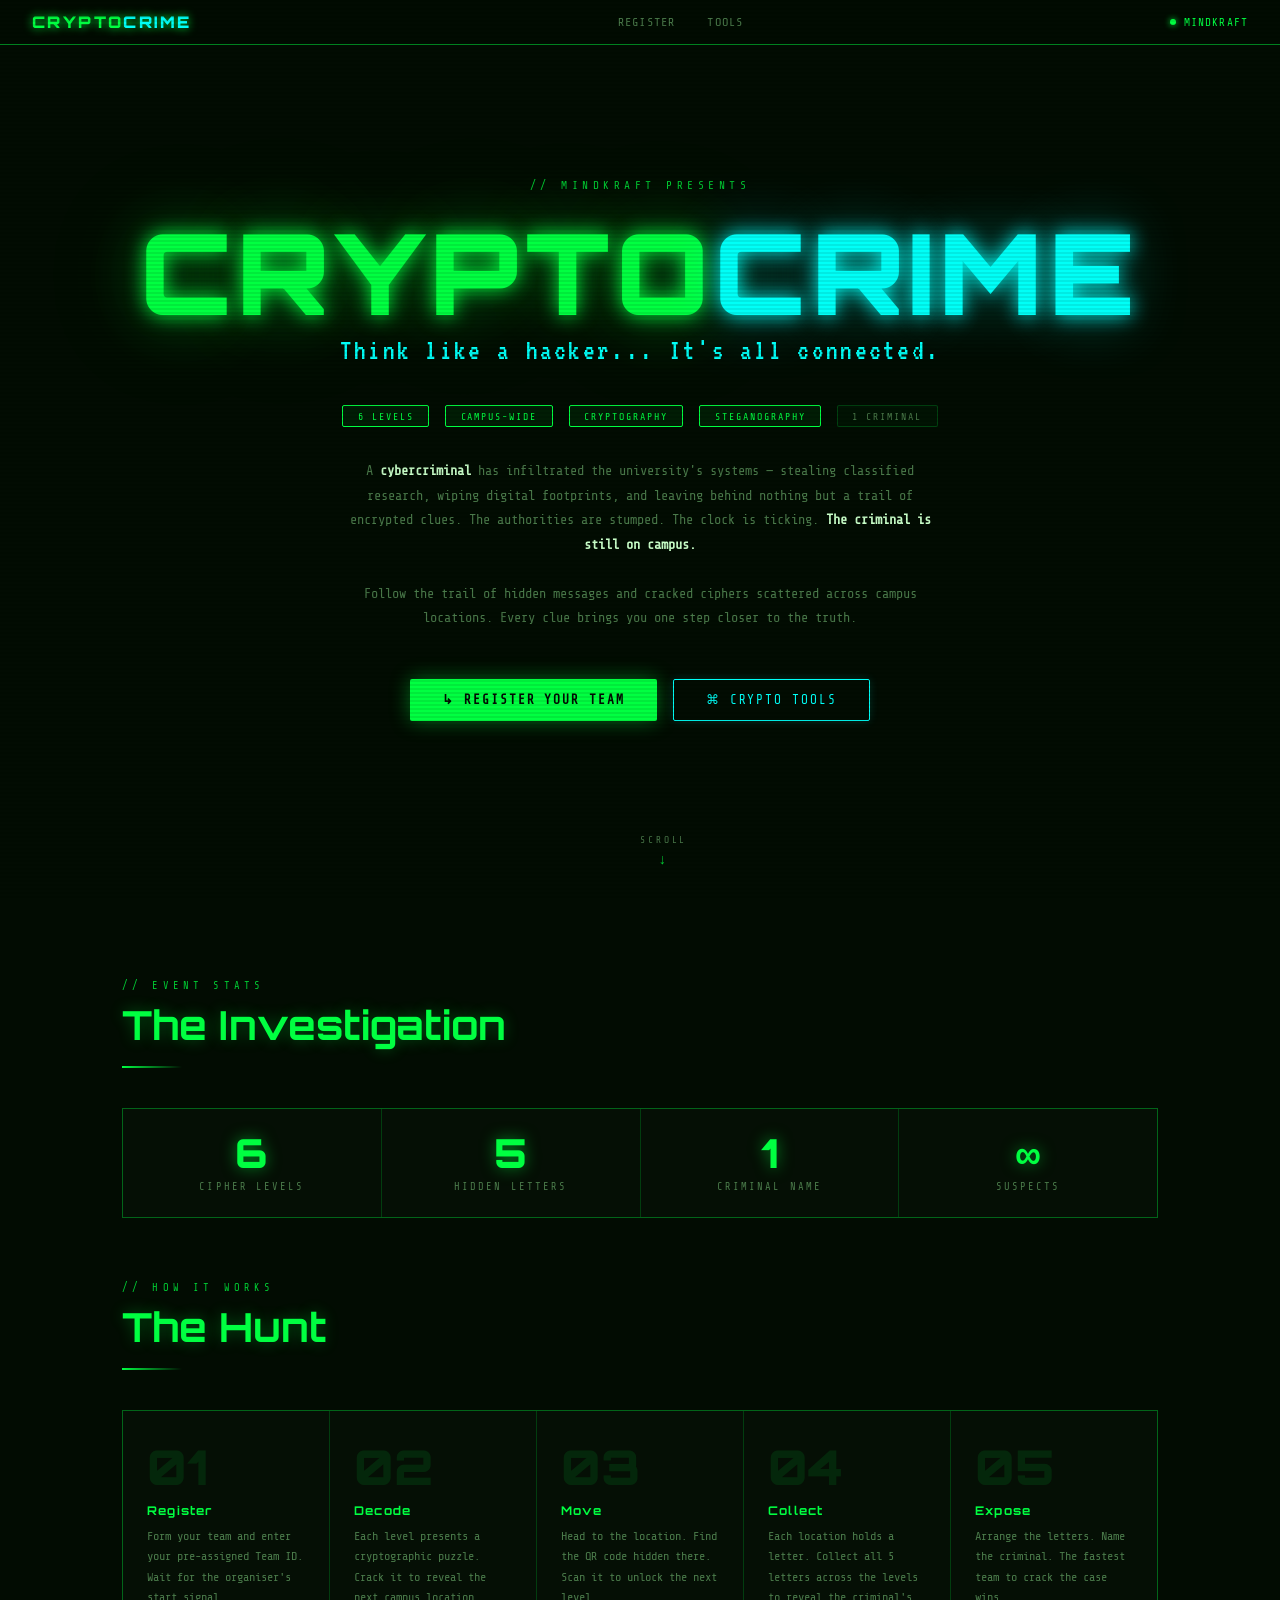
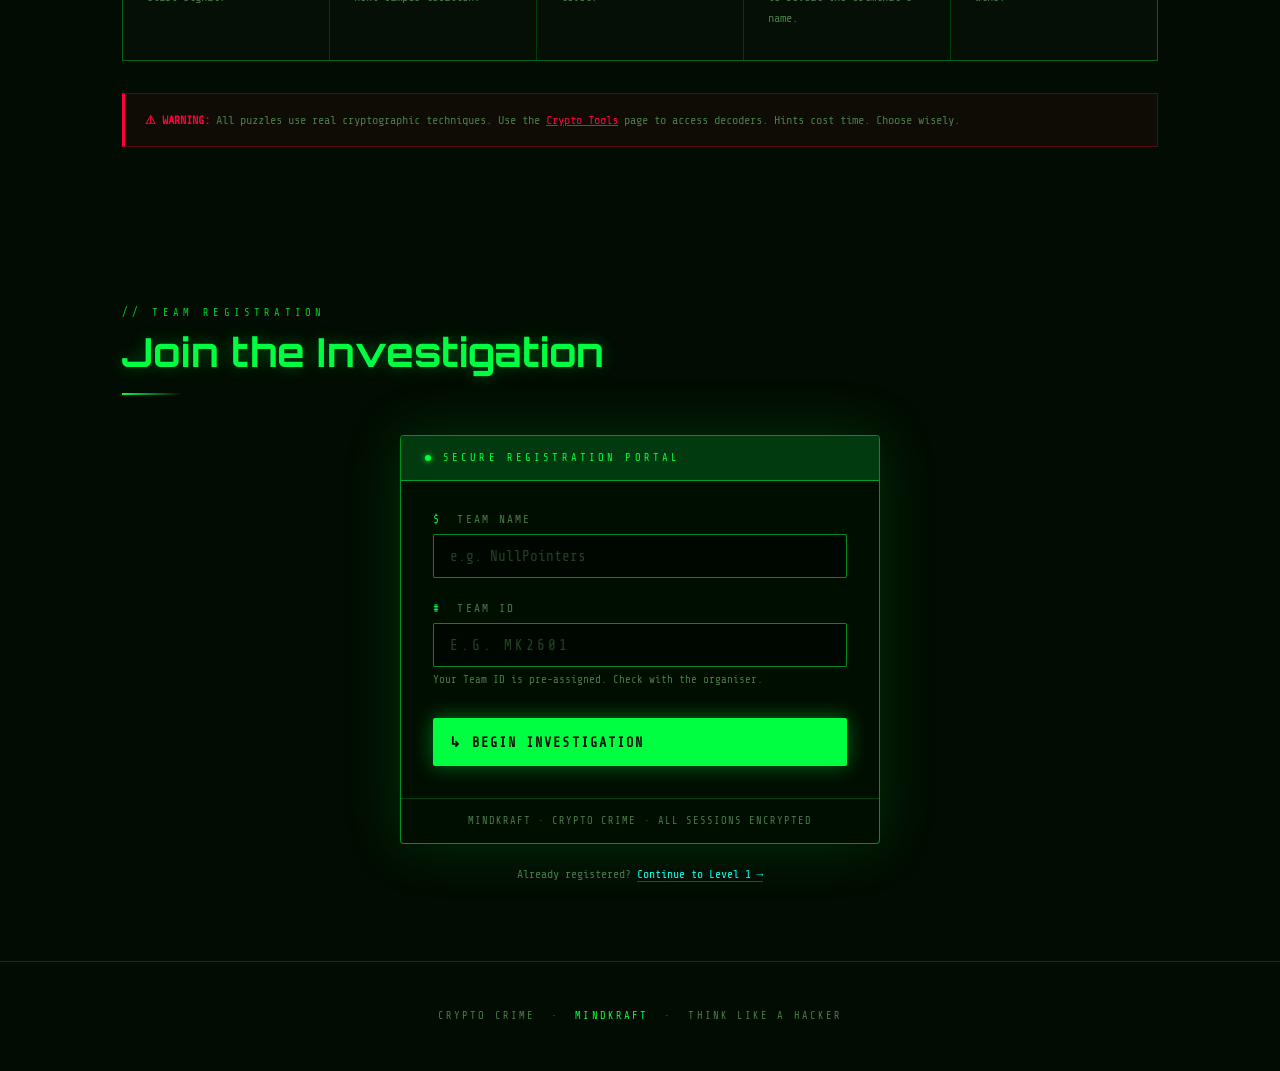
==== index.html @ 1a8e79df "Initial commit - CryptoCrime 2.0 Level1" ====
<!DOCTYPE html>
<html lang="en">
<head>
  <meta charset="UTF-8"/>
  <meta name="viewport" content="width=device-width, initial-scale=1.0"/>
  <title>Crypto Crime — Mindkraft</title>
  <link rel="stylesheet" href="style.css"/>
  <style>
    .hero-badges { display:flex;gap:1rem;flex-wrap:wrap;justify-content:center;margin-bottom:2rem;animation:fadeUp 0.6s ease 0.15s both; }
    .badge { font-size:0.62rem;letter-spacing:0.2em;text-transform:uppercase;padding:0.3rem 0.9rem;border-radius:2px;border:1px solid var(--border);color:var(--text-dim);background:rgba(0,255,65,0.03); }
    .badge.active { border-color:var(--green);color:var(--green);background:rgba(0,255,65,0.07); }
    .scroll-indicator { position:absolute;bottom:2rem;left:50%;transform:translateX(-50%);display:flex;flex-direction:column;align-items:center;gap:0.4rem;font-size:0.6rem;letter-spacing:0.3em;color:var(--text-dim);animation:fadeUp 1s ease 1s both; }
    .scroll-arrow { animation:bounce 1.5s infinite;font-size:0.9rem;color:var(--green-dim); }
    @keyframes bounce{0%,100%{transform:translateY(0)}50%{transform:translateY(5px)}}
    .how-grid { display:grid;grid-template-columns:repeat(auto-fit,minmax(200px,1fr));gap:1px;background:var(--border);border:1px solid var(--border);margin-bottom:1rem; }
    .how-item { background:var(--bg2);padding:2rem 1.5rem;transition:background 0.2s; }
    .how-item:hover { background:var(--green-dark); }
    .how-num { font-family:var(--font-display);font-size:3rem;font-weight:900;color:rgba(0,255,65,0.1);line-height:1;margin-bottom:0.75rem; }
    .how-title { font-family:var(--font-display);font-size:0.75rem;color:var(--green);font-weight:700;letter-spacing:0.1em;margin-bottom:0.5rem; }
    .how-desc { font-size:0.75rem;color:var(--text-dim);line-height:1.7; }
    .warning-box { background:rgba(255,0,60,0.05);border:1px solid rgba(255,0,60,0.3);border-left:3px solid var(--red);padding:1rem 1.25rem;font-size:0.75rem;color:var(--text-dim);line-height:1.7;margin-top:2rem; }
    .warning-box strong { color:var(--red); }
    .already-registered { text-align:center;margin-top:1.5rem;font-size:0.72rem;color:var(--text-dim); }
    .already-registered a { color:var(--cyan);text-decoration:none;border-bottom:1px solid rgba(0,255,247,0.3); }
  </style>
</head>
<body>

<nav class="navbar">
  <a href="index.html" class="nav-logo">CRYPTO<span>CRIME</span></a>
  <div class="nav-links">
    <a href="#register">Register</a>
    <a href="tools.html">Tools</a>
  </div>
  <div class="nav-status">
    <div class="status-dot"></div>
    MINDKRAFT
  </div>
</nav>

<!-- HERO -->
<section class="hero page">
  <p class="hero-eyebrow">// MINDKRAFT PRESENTS</p>
  <h1 class="hero-title">CRYPTO<span>CRIME</span></h1>
  <p class="hero-sub">Think like a hacker... It's all connected.</p>
  <div class="hero-badges">
    <span class="badge active">6 Levels</span>
    <span class="badge active">Campus-wide</span>
    <span class="badge active">Cryptography</span>
    <span class="badge active">Steganography</span>
    <span class="badge">1 Criminal</span>
  </div>
  <p class="hero-desc">
    A <strong>cybercriminal</strong> has infiltrated the university's systems — stealing classified research,
    wiping digital footprints, and leaving behind nothing but a trail of encrypted clues.
    The authorities are stumped. The clock is ticking. <strong>The criminal is still on campus.</strong>
    <br/><br/>
    Follow the trail of hidden messages and cracked ciphers scattered across campus locations.
    Every clue brings you one step closer to the truth.
  </p>
  <div class="btn-group">
    <a href="#register" class="btn btn-primary">↳ Register Your Team</a>
    <a href="tools.html" class="btn btn-outline">⌘ Crypto Tools</a>
  </div>
  <div class="scroll-indicator">
    <span>SCROLL</span><span class="scroll-arrow">↓</span>
  </div>
</section>

<!-- STATS -->
<section class="section">
  <p class="section-label">// Event Stats</p>
  <h2 class="section-title">The Investigation</h2>
  <div class="section-divider"></div>
  <div class="stat-grid">
    <div class="stat-item"><div class="stat-number">6</div><div class="stat-label">Cipher Levels</div></div>
    <div class="stat-item"><div class="stat-number">5</div><div class="stat-label">Hidden Letters</div></div>
    <div class="stat-item"><div class="stat-number">1</div><div class="stat-label">Criminal Name</div></div>
    <div class="stat-item"><div class="stat-number">∞</div><div class="stat-label">Suspects</div></div>
  </div>

  <p class="section-label">// How It Works</p>
  <h2 class="section-title">The Hunt</h2>
  <div class="section-divider"></div>
  <div class="how-grid">
    <div class="how-item"><div class="how-num">01</div><div class="how-title">Register</div><div class="how-desc">Form your team and enter your pre-assigned Team ID. Wait for the organiser's start signal.</div></div>
    <div class="how-item"><div class="how-num">02</div><div class="how-title">Decode</div><div class="how-desc">Each level presents a cryptographic puzzle. Crack it to reveal the next campus location.</div></div>
    <div class="how-item"><div class="how-num">03</div><div class="how-title">Move</div><div class="how-desc">Head to the location. Find the QR code hidden there. Scan it to unlock the next level.</div></div>
    <div class="how-item"><div class="how-num">04</div><div class="how-title">Collect</div><div class="how-desc">Each location holds a letter. Collect all 5 letters across the levels to reveal the criminal's name.</div></div>
    <div class="how-item"><div class="how-num">05</div><div class="how-title">Expose</div><div class="how-desc">Arrange the letters. Name the criminal. The fastest team to crack the case wins.</div></div>
  </div>
  <div class="warning-box">
    <strong>⚠ WARNING:</strong> All puzzles use real cryptographic techniques.
    Use the <a href="tools.html" style="color:var(--red)">Crypto Tools</a> page to access decoders.
    Hints cost time. Choose wisely.
  </div>
</section>

<!-- REGISTER -->
<section class="section" id="register">
  <p class="section-label">// Team Registration</p>
  <h2 class="section-title">Join the Investigation</h2>
  <div class="section-divider"></div>

  <div class="register-wrap" style="padding:0;min-height:auto;">
    <div class="register-card">
      <div class="register-card-header">
        <div class="status-dot"></div>
        <span>Secure Registration Portal</span>
      </div>

      <div class="register-card-body" id="formBody">
        <div class="form-group">
          <label class="form-label"><span>$</span> Team Name</label>
          <input type="text" class="form-input" id="teamName"
            placeholder="e.g. NullPointers" maxlength="30" autocomplete="off"/>
          <div class="form-error" id="nameError">Team name is required.</div>
        </div>
        <div class="form-group">
          <label class="form-label"><span>#</span> Team ID</label>
          <input type="text" class="form-input" id="teamId"
            placeholder="e.g. MK2601" maxlength="8" autocomplete="off"
            style="text-transform:uppercase;letter-spacing:0.2em;"/>
          <div class="form-hint">Your Team ID is pre-assigned. Check with the organiser.</div>
          <div class="form-error" id="idError">Invalid Team ID.</div>
        </div>
        <button class="btn btn-primary form-submit" id="registerBtn" onclick="handleRegister()">
          ↳ Begin Investigation
        </button>
      </div>

      <div class="success-screen" id="successScreen">
        <div class="success-icon">🔓</div>
        <div class="success-title">ACCESS GRANTED</div>
        <div class="success-id" id="successId"></div>
        <div class="success-desc">
          Your team has been registered successfully.<br/>
          Head to <strong>ECE Gallery Hall</strong> for the event briefing.<br/>
          The investigation begins on the organiser's signal.
        </div>
        <br/>
        <div class="btn-group" style="justify-content:center;">
          <a href="level1.html?token=ROT1X" class="btn btn-primary" style="margin-top:0.5rem;">↳ Begin Level 1</a>
          <a href="tools.html" class="btn btn-outline" style="margin-top:0.5rem;">⌘ Study the Tools</a>
        </div>
      </div>

      <div class="register-footer">
        MINDKRAFT · CRYPTO CRIME · ALL SESSIONS ENCRYPTED
      </div>
    </div>
  </div>

  <div class="already-registered">
    Already registered? <a href="level1.html?token=ROT1X">Continue to Level 1 →</a>
  </div>
</section>

<footer class="footer">
  CRYPTO CRIME &nbsp;·&nbsp; <span>MINDKRAFT</span> &nbsp;·&nbsp; THINK LIKE A HACKER
</footer>

<script src="shared.js"></script>
<script>
  startBinaryRain(0.07);

  async function handleRegister() {
    const nameInput = document.getElementById("teamName");
    const idInput   = document.getElementById("teamId");
    const nameErr   = document.getElementById("nameError");
    const idErr     = document.getElementById("idError");
    const btn       = document.getElementById("registerBtn");

    // Reset
    nameInput.classList.remove("error"); nameErr.style.display = "none";
    idInput.classList.remove("error");   idErr.style.display   = "none";

    const name = nameInput.value.trim();
    const id   = idInput.value.trim().toUpperCase();
    let valid  = true;

    if (!name) {
      nameInput.classList.add("error"); nameErr.style.display = "block"; valid = false;
    }
    if (!VALID_TEAM_IDS.includes(id)) {
      idInput.classList.add("error");
      idErr.textContent   = "Invalid Team ID. Check with your organiser.";
      idErr.style.display = "block";
      valid = false;
    }

    if (!valid) return;

    // Check if this ID already registered in localStorage
    const existing = localStorage.getItem("teamId");
    if (existing && existing !== id) {
      idInput.classList.add("error");
      idErr.textContent   = "This device already registered a different team.";
      idErr.style.display = "block";
      return;
    }

    btn.innerHTML = '<span class="spinner"></span> Registering...';
    btn.disabled  = true;

    // Save to localStorage
    localStorage.setItem("teamId",   id);
    localStorage.setItem("teamName", name);
    localStorage.setItem("currentLevel", "1");
    localStorage.setItem("collectedLetters", "[]");
    localStorage.setItem("teamStartTime", String(Date.now()));

    // Log to Google Sheets
    await logToSheet({
      teamId:   id,
      teamName: name,
      level:    0,
      letter:   "-",
      action:   "registered"
    });

    showSuccess(id, name);
  }

  function showSuccess(id, name) {
    document.getElementById("formBody").style.display = "none";
    document.getElementById("successScreen").classList.add("show");
    document.getElementById("successId").textContent  = id + " · " + name;
  }

  // Restore session
  window.addEventListener("DOMContentLoaded", () => {
    const id   = localStorage.getItem("teamId");
    const name = localStorage.getItem("teamName");
    if (id && name) showSuccess(id, name);
  });
</script>
</body>
</html>
---- style.css ----
@import url('https://fonts.googleapis.com/css2?family=Share+Tech+Mono&family=Orbitron:wght@400;700;900&family=VT323&display=swap');

:root {
  --bg: #020c02;
  --bg2: #050f05;
  --green: #00ff41;
  --green-dim: #00cc33;
  --green-dark: #003a0e;
  --green-glow: rgba(0, 255, 65, 0.15);
  --cyan: #00fff7;
  --red: #ff003c;
  --yellow: #ffe600;
  --text: #c8ffc8;
  --text-dim: #4a7a4a;
  --border: #00ff4133;
  --border-bright: #00ff4188;
  --font-mono: 'Share Tech Mono', monospace;
  --font-display: 'Orbitron', monospace;
  --font-vt: 'VT323', monospace;
}

*, *::before, *::after { box-sizing: border-box; margin: 0; padding: 0; }
html { scroll-behavior: smooth; }

body {
  background: var(--bg);
  color: var(--text);
  font-family: var(--font-mono);
  min-height: 100vh;
  overflow-x: hidden;
}

body::before {
  content: '';
  position: fixed; inset: 0;
  background: repeating-linear-gradient(0deg, transparent, transparent 2px, rgba(0,0,0,0.08) 2px, rgba(0,0,0,0.08) 4px);
  pointer-events: none; z-index: 9999;
}

/* NAVBAR */
.navbar {
  position: fixed; top: 0; left: 0; right: 0; z-index: 1000;
  display: flex; align-items: center; justify-content: space-between;
  padding: 0.75rem 2rem;
  background: rgba(2,12,2,0.92);
  border-bottom: 1px solid var(--border-bright);
  backdrop-filter: blur(8px);
}
.nav-logo {
  font-family: var(--font-display); font-size: 1rem; font-weight: 900;
  color: var(--green); text-decoration: none; letter-spacing: 0.15em;
  text-shadow: 0 0 10px var(--green);
}
.nav-logo span { color: var(--cyan); }
.nav-links { display: flex; gap: 2rem; }
.nav-links a {
  color: var(--text-dim); text-decoration: none; font-size: 0.75rem;
  letter-spacing: 0.1em; text-transform: uppercase; transition: color 0.2s;
}
.nav-links a:hover { color: var(--green); text-shadow: 0 0 8px var(--green); }
.nav-status {
  font-size: 0.7rem; color: var(--green); letter-spacing: 0.1em;
  display: flex; align-items: center; gap: 0.5rem;
}
.status-dot {
  width: 6px; height: 6px; border-radius: 50%;
  background: var(--green); box-shadow: 0 0 6px var(--green);
  animation: blink 1.5s infinite;
}
@keyframes blink { 0%,100%{opacity:1} 50%{opacity:0.2} }

/* PAGE */
.page { position: relative; z-index: 1; padding-top: 4rem; min-height: 100vh; }

/* HERO */
.hero {
  display: flex; flex-direction: column; align-items: center;
  justify-content: center; min-height: 100vh;
  text-align: center; padding: 2rem; position: relative;
}
.hero-eyebrow {
  font-size: 0.7rem; letter-spacing: 0.4em; color: var(--green-dim);
  text-transform: uppercase; margin-bottom: 1.5rem;
  animation: fadeUp 0.6s ease both;
}
.hero-title {
  font-family: var(--font-display);
  font-size: clamp(3rem, 10vw, 7rem); font-weight: 900;
  line-height: 1; letter-spacing: 0.05em; color: var(--green);
  text-shadow: 0 0 20px var(--green), 0 0 60px rgba(0,255,65,0.4), 0 0 120px rgba(0,255,65,0.2);
  animation: fadeUp 0.6s ease 0.1s both, glitchLoop 8s infinite 2s;
  margin-bottom: 0.5rem;
}
.hero-title span { color: var(--cyan); text-shadow: 0 0 20px var(--cyan), 0 0 60px rgba(0,255,247,0.4); }
.hero-sub {
  font-family: var(--font-vt); font-size: clamp(1.2rem, 3vw, 1.8rem);
  color: var(--cyan); letter-spacing: 0.08em; margin-bottom: 2.5rem;
  animation: fadeUp 0.6s ease 0.2s both; opacity: 0.85;
}
.hero-desc {
  max-width: 600px; font-size: 0.85rem; line-height: 1.8;
  color: var(--text-dim); margin-bottom: 3rem;
  animation: fadeUp 0.6s ease 0.3s both;
}
.hero-desc strong { color: var(--text); }

/* TERMINAL BOX */
.terminal-box {
  background: rgba(0,20,0,0.7); border: 1px solid var(--border-bright);
  border-radius: 4px; padding: 1.5rem 2rem; position: relative;
  box-shadow: 0 0 30px var(--green-glow), inset 0 0 30px rgba(0,0,0,0.5);
}
.terminal-box::before {
  content: '● ● ●'; position: absolute; top: 0.6rem; left: 1rem;
  font-size: 0.6rem; color: var(--text-dim); letter-spacing: 0.3em;
}

/* BUTTONS */
.btn {
  display: inline-flex; align-items: center; gap: 0.5rem;
  padding: 0.8rem 2rem; font-family: var(--font-mono); font-size: 0.8rem;
  letter-spacing: 0.15em; text-transform: uppercase; text-decoration: none;
  border-radius: 2px; cursor: pointer; transition: all 0.2s; border: none;
  position: relative; overflow: hidden;
}
.btn::before {
  content: ''; position: absolute; inset: 0;
  background: linear-gradient(90deg, transparent, rgba(255,255,255,0.05), transparent);
  transform: translateX(-100%); transition: transform 0.4s;
}
.btn:hover::before { transform: translateX(100%); }
.btn-primary {
  background: var(--green); color: var(--bg); font-weight: 700;
  box-shadow: 0 0 20px rgba(0,255,65,0.4);
}
.btn-primary:hover { box-shadow: 0 0 40px rgba(0,255,65,0.7); transform: translateY(-2px); }
.btn-outline {
  background: transparent; color: var(--cyan);
  border: 1px solid var(--cyan); box-shadow: 0 0 10px rgba(0,255,247,0.15);
}
.btn-outline:hover { background: rgba(0,255,247,0.08); box-shadow: 0 0 25px rgba(0,255,247,0.35); transform: translateY(-2px); }
.btn-group { display: flex; gap: 1rem; flex-wrap: wrap; justify-content: center; animation: fadeUp 0.6s ease 0.4s both; }

/* SECTION */
.section { padding: 5rem 2rem; max-width: 1100px; margin: 0 auto; }
.section-label { font-size: 0.65rem; letter-spacing: 0.4em; color: var(--green-dim); text-transform: uppercase; margin-bottom: 0.5rem; }
.section-title { font-family: var(--font-display); font-size: clamp(1.5rem,4vw,2.5rem); color: var(--green); font-weight: 700; margin-bottom: 1rem; text-shadow: 0 0 15px rgba(0,255,65,0.3); }
.section-divider { width: 60px; height: 2px; background: linear-gradient(90deg, var(--green), transparent); margin-bottom: 2.5rem; }

/* STAT GRID */
.stat-grid { display: grid; grid-template-columns: repeat(auto-fit,minmax(180px,1fr)); gap: 1px; background: var(--border); border: 1px solid var(--border); margin-bottom: 4rem; }
.stat-item { background: var(--bg2); padding: 1.5rem; text-align: center; transition: background 0.2s; }
.stat-item:hover { background: var(--green-dark); }
.stat-number { font-family: var(--font-display); font-size: 2.5rem; color: var(--green); font-weight: 900; text-shadow: 0 0 15px rgba(0,255,65,0.5); line-height: 1; }
.stat-label { font-size: 0.65rem; color: var(--text-dim); letter-spacing: 0.2em; text-transform: uppercase; margin-top: 0.5rem; }

/* REGISTER */
.register-wrap { display: flex; align-items: center; justify-content: center; min-height: 100vh; padding: 6rem 2rem 4rem; }
.register-card { width: 100%; max-width: 480px; background: rgba(0,15,0,0.8); border: 1px solid var(--border-bright); border-radius: 4px; overflow: hidden; box-shadow: 0 0 60px var(--green-glow); animation: fadeUp 0.5s ease both; }
.register-card-header { background: var(--green-dark); border-bottom: 1px solid var(--border-bright); padding: 1rem 1.5rem; display: flex; align-items: center; gap: 0.75rem; }
.register-card-header span { font-size: 0.65rem; letter-spacing: 0.3em; text-transform: uppercase; color: var(--green); }
.register-card-body { padding: 2rem; }
.form-group { margin-bottom: 1.5rem; }
.form-label { display: block; font-size: 0.7rem; letter-spacing: 0.2em; text-transform: uppercase; color: var(--text-dim); margin-bottom: 0.5rem; }
.form-label span { color: var(--green); margin-right: 0.5rem; }
.form-input { width: 100%; background: rgba(0,0,0,0.5); border: 1px solid var(--border-bright); border-radius: 2px; padding: 0.8rem 1rem; font-family: var(--font-mono); font-size: 0.9rem; color: var(--green); outline: none; transition: border-color 0.2s, box-shadow 0.2s; caret-color: var(--green); }
.form-input::placeholder { color: var(--text-dim); opacity: 0.5; }
.form-input:focus { border-color: var(--green); box-shadow: 0 0 15px rgba(0,255,65,0.2); }
.form-input.error { border-color: var(--red); }
.form-error { font-size: 0.7rem; color: var(--red); margin-top: 0.4rem; display: none; }
.form-hint { font-size: 0.68rem; color: var(--text-dim); margin-top: 0.4rem; }
.form-submit { width: 100%; padding: 1rem; font-size: 0.85rem; margin-top: 0.5rem; }
.register-footer { padding: 1rem 2rem; border-top: 1px solid var(--border); font-size: 0.65rem; color: var(--text-dim); text-align: center; letter-spacing: 0.1em; }

/* TOOLS */
.tools-grid { display: grid; grid-template-columns: repeat(auto-fit,minmax(300px,1fr)); gap: 1.5rem; margin-top: 2rem; }
.tool-card { background: rgba(0,15,0,0.6); border: 1px solid var(--border); border-radius: 4px; overflow: hidden; transition: border-color 0.2s, box-shadow 0.2s, transform 0.2s; }
.tool-card:hover { border-color: var(--border-bright); box-shadow: 0 0 25px var(--green-glow); transform: translateY(-3px); }
.tool-card-header { padding: 1rem 1.25rem; border-bottom: 1px solid var(--border); display: flex; align-items: center; justify-content: space-between; cursor: pointer; user-select: none; background: rgba(0,255,65,0.03); }
.tool-card-header:hover { background: rgba(0,255,65,0.06); }
.tool-name { font-family: var(--font-display); font-size: 0.8rem; color: var(--green); font-weight: 700; letter-spacing: 0.1em; }
.tool-tag { font-size: 0.6rem; padding: 0.2rem 0.6rem; border-radius: 2px; letter-spacing: 0.1em; text-transform: uppercase; }
.tool-tag.easy { background: rgba(0,255,65,0.15); color: var(--green); border: 1px solid var(--border-bright); }
.tool-tag.medium { background: rgba(255,230,0,0.1); color: var(--yellow); border: 1px solid rgba(255,230,0,0.3); }
.tool-tag.hard { background: rgba(255,0,60,0.1); color: var(--red); border: 1px solid rgba(255,0,60,0.3); }
.tool-card-body { padding: 1.25rem; display: none; }
.tool-card-body.open { display: block; }
.tool-desc { font-size: 0.78rem; color: var(--text-dim); line-height: 1.7; margin-bottom: 1rem; }
.tool-input, .tool-output { width: 100%; background: rgba(0,0,0,0.5); border: 1px solid var(--border); border-radius: 2px; padding: 0.6rem 0.8rem; font-family: var(--font-mono); font-size: 0.82rem; color: var(--text); outline: none; resize: vertical; min-height: 60px; transition: border-color 0.2s; }
.tool-input:focus { border-color: var(--border-bright); }
.tool-output { color: var(--green); cursor: default; }
.tool-btn { align-self: flex-start; padding: 0.5rem 1.2rem; font-size: 0.72rem; }
.tool-chevron { transition: transform 0.3s; color: var(--text-dim); font-size: 0.8rem; }
.tool-chevron.open { transform: rotate(180deg); }
.tool-demo { display: flex; flex-direction: column; gap: 0.5rem; }
.tool-extra-info { font-size: 0.7rem; color: var(--text-dim); margin-top: 0.75rem; padding-top: 0.75rem; border-top: 1px solid var(--border); line-height: 1.6; }
.tool-extra-info a { color: var(--cyan); text-decoration: none; }
.flex-row { display: flex; gap: 0.5rem; align-items: center; flex-wrap: wrap; }

/* LEVEL PAGE */
.level-wrap { display: flex; flex-direction: column; align-items: center; padding: 8rem 2rem 4rem; min-height: 100vh; }
.classified-banner { display: flex; align-items: center; gap: 1rem; margin-bottom: 2rem; animation: fadeUp 0.4s ease both; }
.classified-stamp { font-family: var(--font-display); font-size: 0.65rem; font-weight: 900; letter-spacing: 0.3em; color: var(--red); border: 2px solid var(--red); padding: 0.3rem 0.8rem; border-radius: 2px; text-shadow: 0 0 8px rgba(255,0,60,0.5); transform: rotate(-1.5deg); }
.level-indicator { font-size: 0.68rem; color: var(--text-dim); letter-spacing: 0.3em; text-transform: uppercase; }
.classified-file { width: 100%; max-width: 680px; background: rgba(0,12,0,0.85); border: 1px solid var(--border-bright); border-radius: 4px; overflow: hidden; box-shadow: 0 0 50px var(--green-glow); animation: fadeUp 0.5s ease 0.1s both; }
.file-header { background: linear-gradient(135deg,rgba(0,255,65,0.08),transparent); border-bottom: 1px solid var(--border-bright); padding: 1.25rem 1.5rem; display: grid; grid-template-columns: 1fr auto; gap: 1rem; align-items: start; }
.file-meta { display: flex; flex-direction: column; gap: 0.3rem; }
.file-id { font-family: var(--font-display); font-size: 0.65rem; color: var(--text-dim); letter-spacing: 0.3em; }
.file-title { font-family: var(--font-display); font-size: 1.1rem; color: var(--green); font-weight: 700; letter-spacing: 0.08em; text-shadow: 0 0 10px rgba(0,255,65,0.3); }
.file-cipher-badge { font-size: 0.62rem; padding: 0.3rem 0.8rem; background: rgba(0,255,65,0.08); border: 1px solid var(--border-bright); color: var(--green-dim); letter-spacing: 0.15em; text-transform: uppercase; border-radius: 2px; white-space: nowrap; }
.file-body { padding: 1.75rem; }
.file-section { margin-bottom: 1.5rem; }
.file-section-label { font-size: 0.6rem; letter-spacing: 0.35em; color: var(--text-dim); text-transform: uppercase; margin-bottom: 0.6rem; display: flex; align-items: center; gap: 0.5rem; }
.file-section-label::after { content: ''; flex: 1; height: 1px; background: var(--border); }
.briefing-text { font-size: 0.82rem; line-height: 1.8; color: var(--text-dim); }
.briefing-text strong { color: var(--text); }
.encoded-message { background: rgba(0,0,0,0.5); border: 1px solid var(--border-bright); border-left: 3px solid var(--green); padding: 1rem 1.25rem; font-family: var(--font-vt); font-size: 1.3rem; color: var(--green); letter-spacing: 0.15em; word-break: break-all; text-shadow: 0 0 8px rgba(0,255,65,0.4); line-height: 1.6; }
.answer-section { margin-top: 1.5rem; }
.answer-label { font-size: 0.65rem; letter-spacing: 0.3em; color: var(--text-dim); text-transform: uppercase; margin-bottom: 0.6rem; }
.answer-input-row { display: flex; gap: 0.75rem; }
.answer-input { flex: 1; background: rgba(0,0,0,0.5); border: 1px solid var(--border-bright); border-radius: 2px; padding: 0.75rem 1rem; font-family: var(--font-mono); font-size: 0.9rem; color: var(--green); outline: none; caret-color: var(--green); text-transform: uppercase; transition: border-color 0.2s, box-shadow 0.2s; }
.answer-input:focus { border-color: var(--green); box-shadow: 0 0 15px rgba(0,255,65,0.2); }
.answer-input.shake { animation: shake 0.4s ease; border-color: var(--red); }
.answer-submit { padding: 0.75rem 1.5rem; font-size: 0.8rem; white-space: nowrap; }
.answer-feedback { margin-top: 0.6rem; font-size: 0.72rem; letter-spacing: 0.05em; min-height: 1.2rem; }
.answer-feedback.wrong { color: var(--red); }
.answer-feedback.correct { color: var(--green); }

/* UNLOCK SCREEN */
.unlock-screen { display: none; position: fixed; inset: 0; background: rgba(0,0,0,0.97); z-index: 3000; flex-direction: column; align-items: center; justify-content: center; text-align: center; gap: 1.5rem; padding: 2rem; }
.unlock-screen.show { display: flex; }
.unlock-title { font-family: var(--font-display); font-size: 1.5rem; color: var(--green); font-weight: 900; letter-spacing: 0.1em; text-shadow: 0 0 20px var(--green); animation: glitchLoop 4s infinite; }
.unlock-location { font-family: var(--font-vt); font-size: 1.8rem; color: var(--cyan); text-shadow: 0 0 15px var(--cyan); border: 1px solid rgba(0,255,247,0.3); padding: 0.75rem 2rem; background: rgba(0,255,247,0.04); }
.unlock-instruction { font-size: 0.78rem; color: var(--text-dim); max-width: 400px; line-height: 1.7; }
.qr-placeholder { width: 200px; height: 200px; border: 2px solid var(--green); background: white; display: flex; align-items: center; justify-content: center; font-size: 0.65rem; color: #333; text-align: center; padding: 0.5rem; box-shadow: 0 0 30px rgba(0,255,65,0.4); }
.letter-earned { display: flex; flex-direction: column; align-items: center; gap: 0.3rem; }
.letter-earned-label { font-size: 0.65rem; letter-spacing: 0.3em; color: var(--text-dim); }
.letter-earned-char { font-family: var(--font-display); font-size: 4rem; font-weight: 900; color: var(--green); text-shadow: 0 0 20px var(--green); animation: letterPop 0.5s cubic-bezier(0.34,1.56,0.64,1) both; }

/* ACCESS DENIED / WAITING */
.access-denied, .waiting-screen { display: none; position: fixed; inset: 0; background: var(--bg); z-index: 5000; flex-direction: column; align-items: center; justify-content: center; text-align: center; gap: 1rem; padding: 2rem; }
.access-denied.show, .waiting-screen.show { display: flex; }
.denied-title { font-family: var(--font-display); font-size: 2rem; color: var(--red); font-weight: 900; text-shadow: 0 0 20px rgba(255,0,60,0.5); }
.denied-desc, .waiting-desc { font-size: 0.8rem; color: var(--text-dim); max-width: 400px; line-height: 1.7; }
.waiting-title { font-family: var(--font-display); font-size: 1.2rem; color: var(--green); font-weight: 700; }
.waiting-pulse { width: 60px; height: 60px; border-radius: 50%; border: 2px solid var(--green); box-shadow: 0 0 20px rgba(0,255,65,0.3); animation: pulse 2s infinite; }
@keyframes pulse { 0%,100%{transform:scale(1);opacity:1} 50%{transform:scale(1.1);opacity:0.6} }

/* TOP BAR */
.top-bar { position: fixed; top: 56px; left: 0; right: 0; z-index: 900; background: rgba(2,12,2,0.95); border-bottom: 1px solid var(--border); padding: 0.5rem 2rem; display: flex; align-items: center; justify-content: space-between; font-size: 0.68rem; letter-spacing: 0.1em; backdrop-filter: blur(6px); }
.top-bar-timer { color: var(--green); font-family: var(--font-display); font-size: 0.8rem; }
.top-bar-tiles { display: flex; gap: 0.3rem; }
.mini-tile { width: 24px; height: 28px; border: 1px solid var(--border); border-radius: 2px; display: flex; align-items: center; justify-content: center; font-family: var(--font-display); font-size: 0.7rem; color: var(--text-dim); background: rgba(0,0,0,0.3); }
.mini-tile.lit { border-color: var(--green); color: var(--green); background: rgba(0,255,65,0.1); box-shadow: 0 0 6px rgba(0,255,65,0.3); }

/* LETTER TILES */
.letter-tiles { display: flex; gap: 0.5rem; justify-content: center; }
.letter-tile { width: 48px; height: 56px; border: 1px solid var(--border); border-radius: 3px; display: flex; align-items: center; justify-content: center; font-family: var(--font-display); font-size: 1.4rem; font-weight: 900; color: var(--text-dim); background: rgba(0,0,0,0.4); transition: all 0.3s; }
.letter-tile.revealed { border-color: var(--green); color: var(--green); background: rgba(0,255,65,0.08); box-shadow: 0 0 15px rgba(0,255,65,0.3); animation: tilePop 0.4s cubic-bezier(0.34,1.56,0.64,1) both; }
.letter-tile .redacted { width: 60%; height: 3px; background: var(--text-dim); opacity: 0.3; }

/* HINTS */
.hints-bar { width: 100%; max-width: 680px; margin-top: 1.5rem; padding: 0.75rem 1rem; background: rgba(0,0,0,0.3); border: 1px solid var(--border); border-radius: 3px; font-size: 0.7rem; color: var(--text-dim); display: flex; justify-content: space-between; align-items: center; animation: fadeUp 0.5s ease 0.3s both; }
.hint-btn { background: none; border: 1px solid var(--border); color: var(--yellow); font-family: var(--font-mono); font-size: 0.68rem; letter-spacing: 0.1em; padding: 0.3rem 0.8rem; cursor: pointer; transition: all 0.2s; border-radius: 2px; }
.hint-btn:hover { background: rgba(255,230,0,0.08); border-color: var(--yellow); }
.hint-btn:disabled { opacity: 0.3; cursor: not-allowed; }
.hint-text { display: none; font-size: 0.75rem; color: var(--yellow); margin-top: 0.6rem; padding: 0.6rem 0.8rem; background: rgba(255,230,0,0.05); border-left: 2px solid var(--yellow); line-height: 1.6; width: 100%; max-width: 680px; }
.hint-text.show { display: block; }

/* PROGRESS */
.progress-bar-wrap { width: 100%; max-width: 680px; margin-bottom: 1.5rem; animation: fadeUp 0.4s ease 0.2s both; }
.progress-label { display: flex; justify-content: space-between; font-size: 0.65rem; color: var(--text-dim); letter-spacing: 0.15em; margin-bottom: 0.4rem; }
.progress-track { height: 3px; background: var(--green-dark); border-radius: 2px; overflow: hidden; }
.progress-fill { height: 100%; background: linear-gradient(90deg, var(--green-dim), var(--green)); box-shadow: 0 0 8px var(--green); border-radius: 2px; transition: width 0.5s ease; }

/* SUCCESS */
.success-screen { display: none; text-align: center; padding: 2rem; }
.success-screen.show { display: block; }
.success-icon { font-size: 3rem; margin-bottom: 1rem; }
.success-title { font-family: var(--font-display); font-size: 1.2rem; color: var(--green); margin-bottom: 0.5rem; font-weight: 700; }
.success-id { font-family: var(--font-vt); font-size: 2rem; color: var(--cyan); margin: 1rem 0; text-shadow: 0 0 10px var(--cyan); }
.success-desc { font-size: 0.78rem; color: var(--text-dim); line-height: 1.7; }
.spinner { display: inline-block; width: 16px; height: 16px; border: 2px solid rgba(0,0,0,0.3); border-top-color: var(--bg); border-radius: 50%; animation: spin 0.6s linear infinite; vertical-align: middle; margin-right: 0.5rem; }
@keyframes spin { to { transform: rotate(360deg); } }

/* ANIMATIONS */
@keyframes fadeUp { from{opacity:0;transform:translateY(20px)} to{opacity:1;transform:translateY(0)} }
@keyframes letterPop { from{opacity:0;transform:scale(0.3) rotate(-10deg)} to{opacity:1;transform:scale(1) rotate(0)} }
@keyframes tilePop { from{transform:scale(0.5);opacity:0} to{transform:scale(1);opacity:1} }
@keyframes shake { 0%,100%{transform:translateX(0)} 20%{transform:translateX(-8px)} 40%{transform:translateX(8px)} 60%{transform:translateX(-5px)} 80%{transform:translateX(5px)} }
@keyframes glitchLoop { 0%,92%,100%{text-shadow:0 0 20px var(--green),0 0 60px rgba(0,255,65,0.4);transform:none} 93%{text-shadow:-3px 0 var(--cyan),3px 0 var(--red);transform:skewX(-1deg)} 94%{text-shadow:3px 0 var(--cyan),-3px 0 var(--red);transform:skewX(1deg)} 95%{text-shadow:0 0 20px var(--green);transform:none} 97%{text-shadow:-2px 0 var(--red),2px 0 var(--cyan);transform:skewX(-0.5deg)} }

/* FOOTER */
.footer { text-align: center; padding: 3rem 2rem; border-top: 1px solid var(--border); font-size: 0.65rem; color: var(--text-dim); letter-spacing: 0.2em; position: relative; z-index: 1; }
.footer span { color: var(--green); }

/* SCROLLBAR */
::-webkit-scrollbar { width: 4px; }
::-webkit-scrollbar-track { background: var(--bg); }
::-webkit-scrollbar-thumb { background: var(--green-dark); border-radius: 2px; }
::selection { background: rgba(0,255,65,0.2); color: var(--green); }

/* RESPONSIVE */
@media(max-width:600px) {
  .navbar { padding: 0.75rem 1rem; }
  .nav-links { gap: 1rem; }
  .answer-input-row { flex-direction: column; }
  .answer-submit { width: 100%; }
  .file-header { grid-template-columns: 1fr; }
  .btn-group { flex-direction: column; align-items: center; }
}
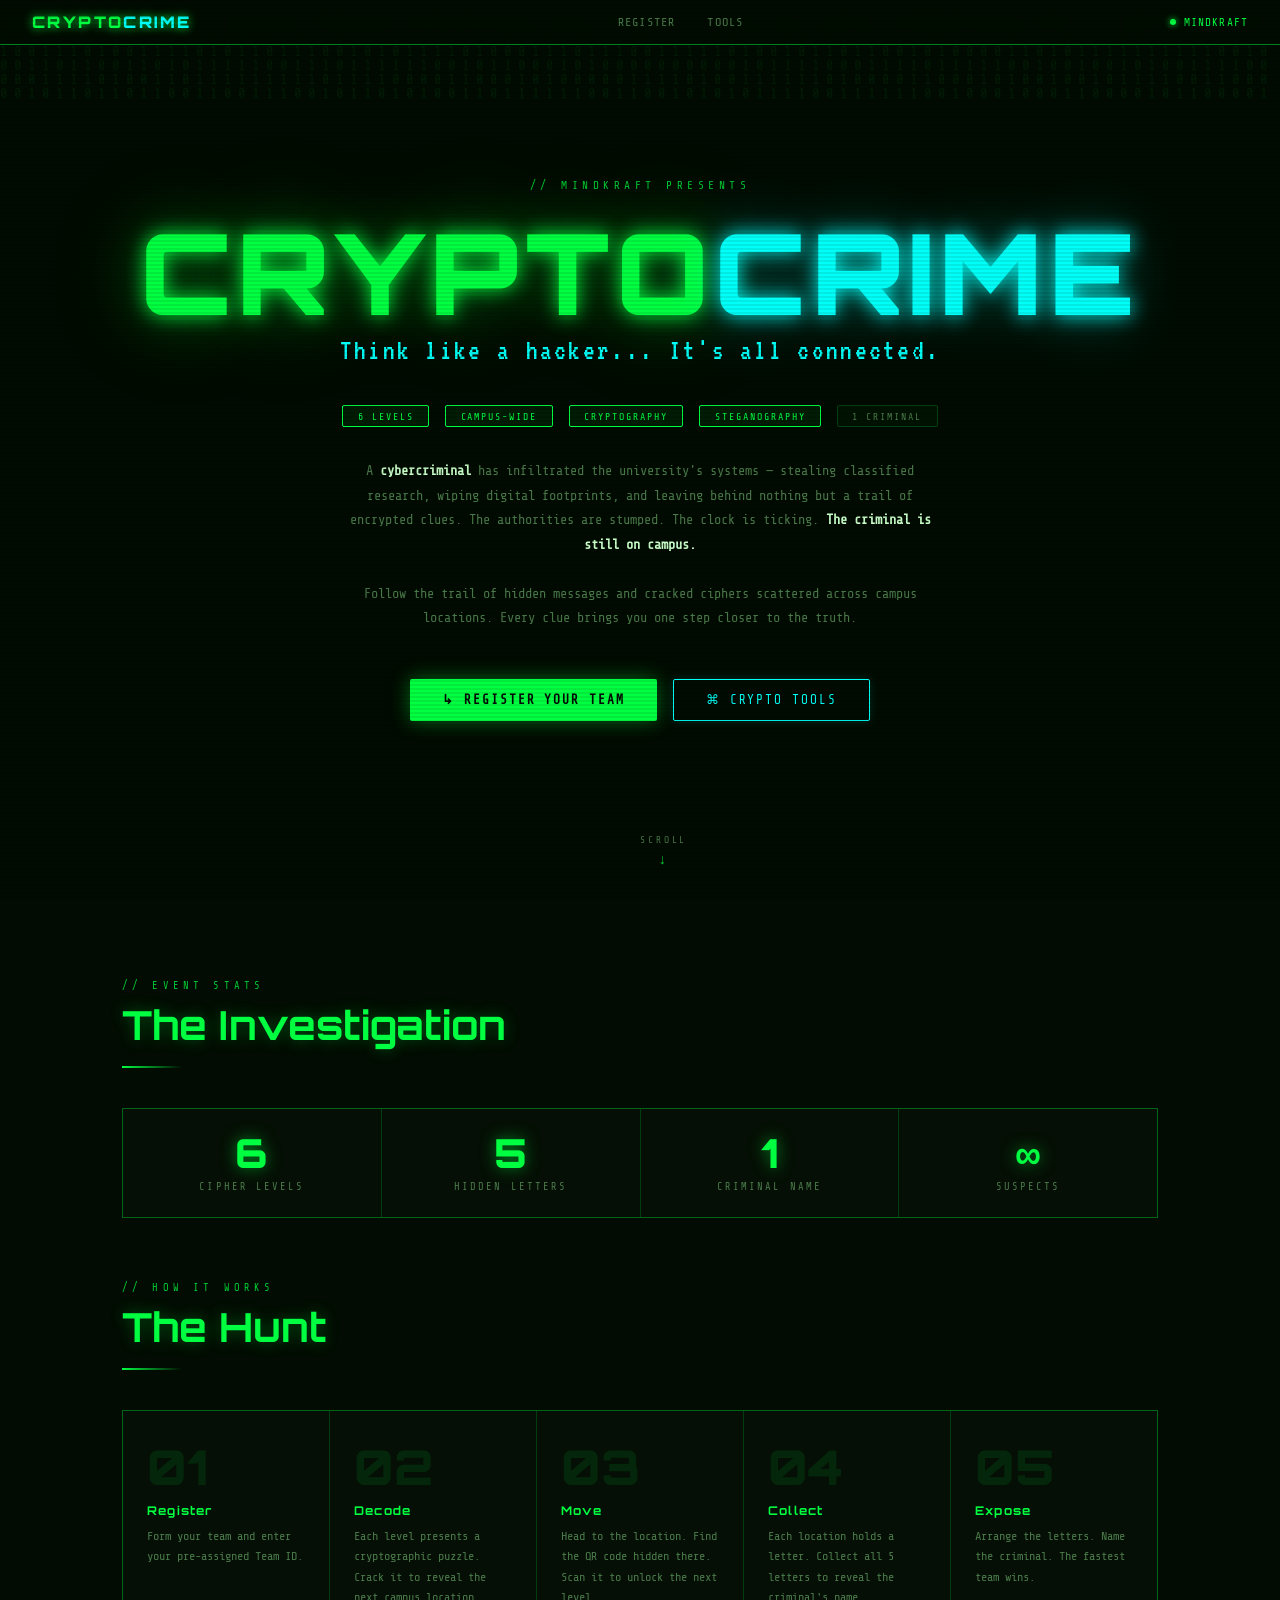
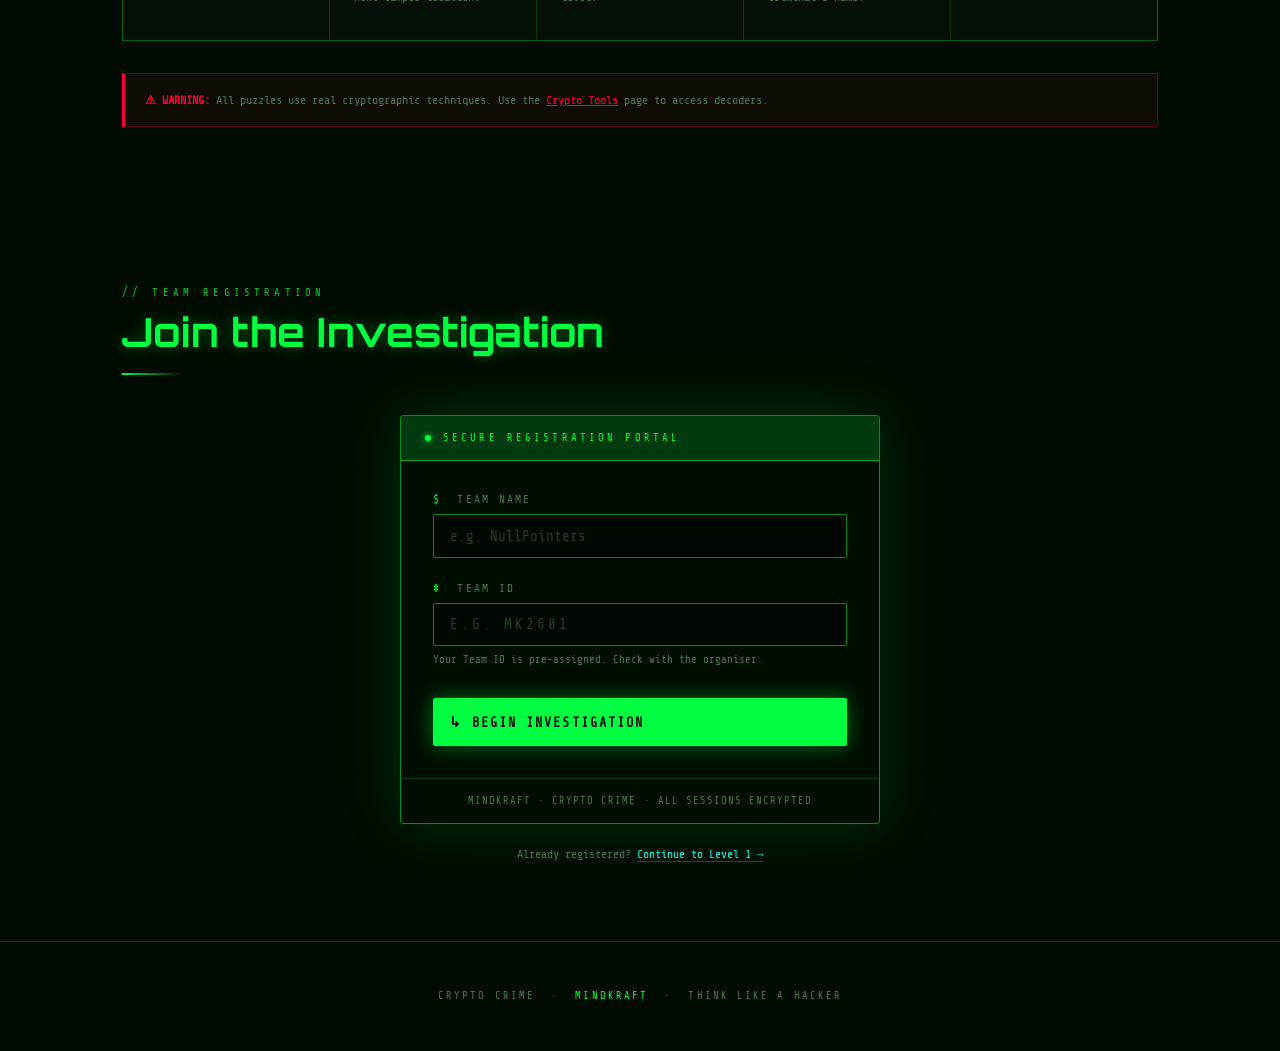
==== commit 31137d49: "Updated CryptoCrime project" ====
--- a/index.html
+++ b/index.html
@@ -83,16 +83,15 @@
   <h2 class="section-title">The Hunt</h2>
   <div class="section-divider"></div>
   <div class="how-grid">
-    <div class="how-item"><div class="how-num">01</div><div class="how-title">Register</div><div class="how-desc">Form your team and enter your pre-assigned Team ID. Wait for the organiser's start signal.</div></div>
+    <div class="how-item"><div class="how-num">01</div><div class="how-title">Register</div><div class="how-desc">Form your team and enter your pre-assigned Team ID.</div></div>
     <div class="how-item"><div class="how-num">02</div><div class="how-title">Decode</div><div class="how-desc">Each level presents a cryptographic puzzle. Crack it to reveal the next campus location.</div></div>
     <div class="how-item"><div class="how-num">03</div><div class="how-title">Move</div><div class="how-desc">Head to the location. Find the QR code hidden there. Scan it to unlock the next level.</div></div>
-    <div class="how-item"><div class="how-num">04</div><div class="how-title">Collect</div><div class="how-desc">Each location holds a letter. Collect all 5 letters across the levels to reveal the criminal's name.</div></div>
-    <div class="how-item"><div class="how-num">05</div><div class="how-title">Expose</div><div class="how-desc">Arrange the letters. Name the criminal. The fastest team to crack the case wins.</div></div>
+    <div class="how-item"><div class="how-num">04</div><div class="how-title">Collect</div><div class="how-desc">Each location holds a letter. Collect all 5 letters to reveal the criminal's name.</div></div>
+    <div class="how-item"><div class="how-num">05</div><div class="how-title">Expose</div><div class="how-desc">Arrange the letters. Name the criminal. The fastest team wins.</div></div>
   </div>
   <div class="warning-box">
     <strong>⚠ WARNING:</strong> All puzzles use real cryptographic techniques.
     Use the <a href="tools.html" style="color:var(--red)">Crypto Tools</a> page to access decoders.
-    Hints cost time. Choose wisely.
   </div>
 </section>
 
@@ -136,12 +135,16 @@
         <div class="success-desc">
           Your team has been registered successfully.<br/>
           Head to <strong>ECE Gallery Hall</strong> for the event briefing.<br/>
-          The investigation begins on the organiser's signal.
+          The organiser will signal when to begin.
         </div>
         <br/>
-        <div class="btn-group" style="justify-content:center;">
-          <a href="level1.html?token=ROT1X" class="btn btn-primary" style="margin-top:0.5rem;">↳ Begin Level 1</a>
-          <a href="tools.html" class="btn btn-outline" style="margin-top:0.5rem;">⌘ Study the Tools</a>
+        <div style="display:flex;flex-direction:column;gap:0.75rem;align-items:center;margin-top:0.5rem;">
+          <a href="level1.html" class="btn btn-primary" style="width:100%;justify-content:center;">
+            ↳ Go to Level 1
+          </a>
+          <a href="tools.html" class="btn btn-outline" style="width:100%;justify-content:center;">
+            ⌘ Study the Tools
+          </a>
         </div>
       </div>
 
@@ -152,7 +155,7 @@
   </div>
 
   <div class="already-registered">
-    Already registered? <a href="level1.html?token=ROT1X">Continue to Level 1 →</a>
+    Already registered? <a href="level1.html">Continue to Level 1 →</a>
   </div>
 </section>
 
@@ -171,7 +174,6 @@
     const idErr     = document.getElementById("idError");
     const btn       = document.getElementById("registerBtn");
 
-    // Reset
     nameInput.classList.remove("error"); nameErr.style.display = "none";
     idInput.classList.remove("error");   idErr.style.display   = "none";
 
@@ -188,10 +190,8 @@
       idErr.style.display = "block";
       valid = false;
     }
-
     if (!valid) return;
 
-    // Check if this ID already registered in localStorage
     const existing = localStorage.getItem("teamId");
     if (existing && existing !== id) {
       idInput.classList.add("error");
@@ -203,21 +203,12 @@
     btn.innerHTML = '<span class="spinner"></span> Registering...';
     btn.disabled  = true;
 
-    // Save to localStorage
-    localStorage.setItem("teamId",   id);
-    localStorage.setItem("teamName", name);
-    localStorage.setItem("currentLevel", "1");
+    localStorage.setItem("teamId",           id);
+    localStorage.setItem("teamName",         name);
+    localStorage.setItem("currentLevel",     "1");
     localStorage.setItem("collectedLetters", "[]");
-    localStorage.setItem("teamStartTime", String(Date.now()));
-
-    // Log to Google Sheets
-    await logToSheet({
-      teamId:   id,
-      teamName: name,
-      level:    0,
-      letter:   "-",
-      action:   "registered"
-    });
+
+    await logToSheet({ teamId: id, teamName: name, level: 0, letter: "-", action: "registered" });
 
     showSuccess(id, name);
   }
@@ -228,7 +219,6 @@
     document.getElementById("successId").textContent  = id + " · " + name;
   }
 
-  // Restore session
   window.addEventListener("DOMContentLoaded", () => {
     const id   = localStorage.getItem("teamId");
     const name = localStorage.getItem("teamName");
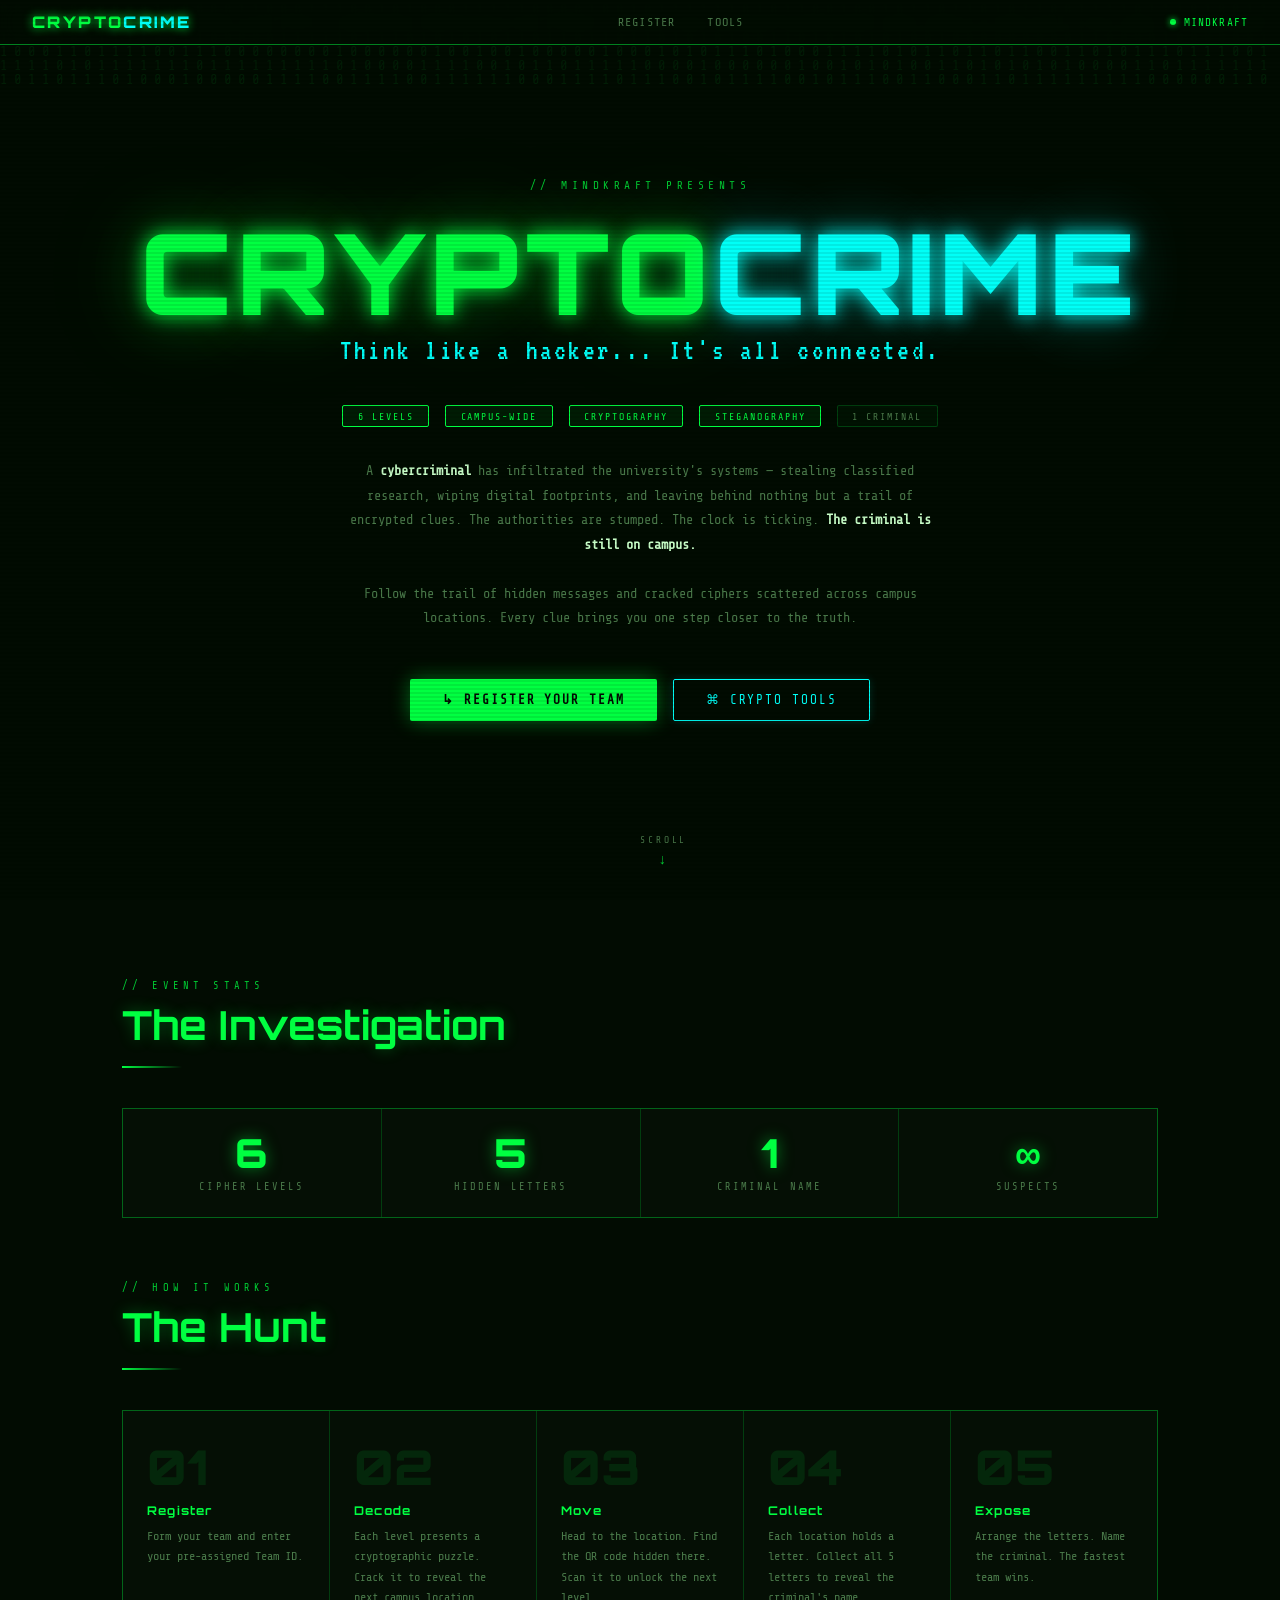
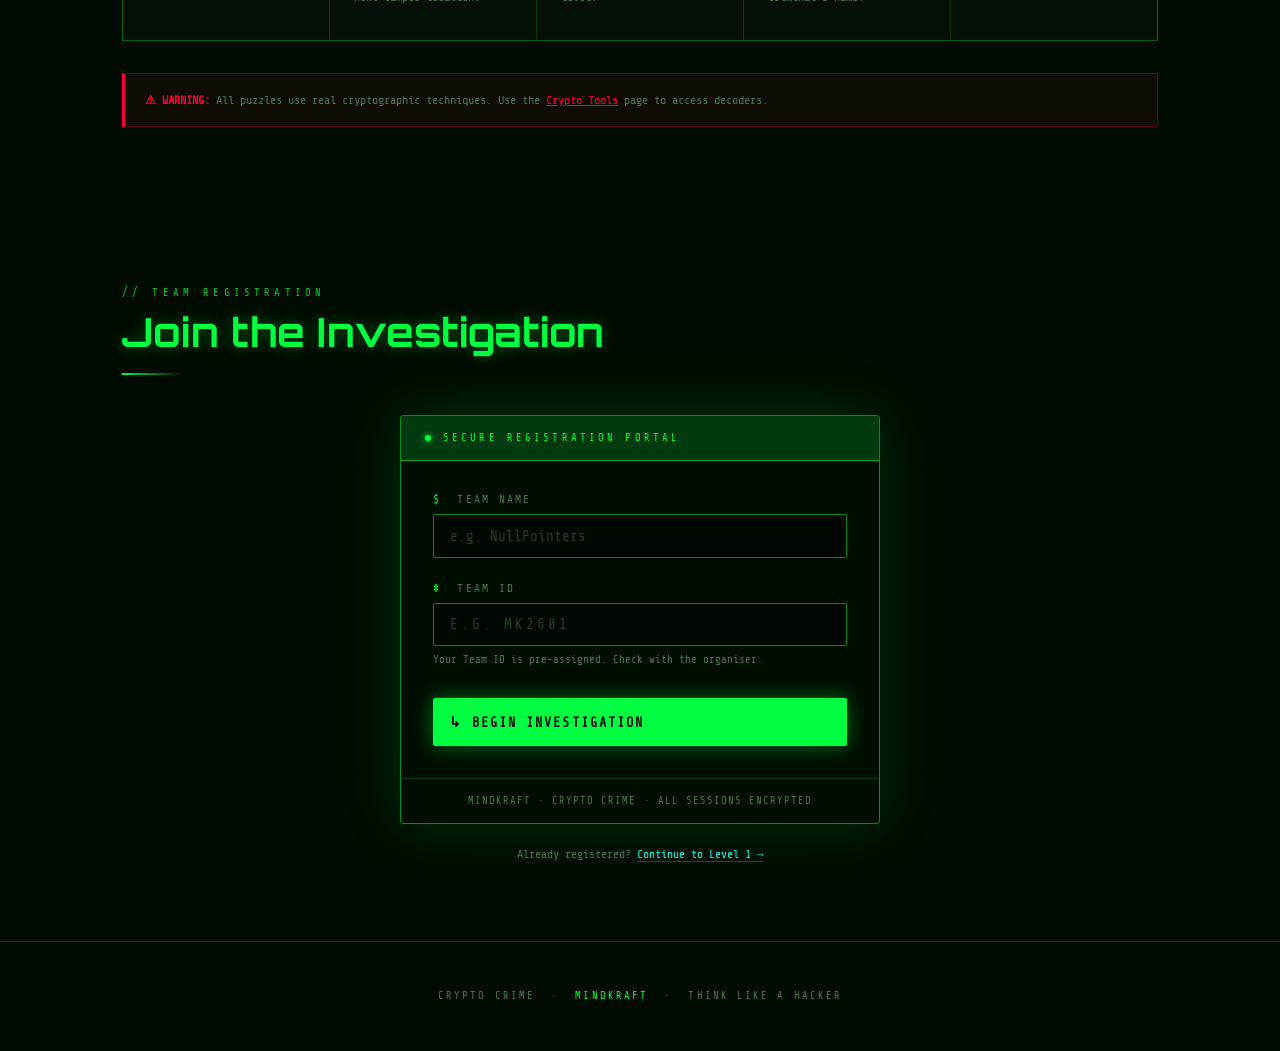
==== commit 1337eb2e: "Updated Level 1 workflow with riddle system" ====
--- a/index.html
+++ b/index.html
@@ -139,7 +139,8 @@
         </div>
         <br/>
         <div style="display:flex;flex-direction:column;gap:0.75rem;align-items:center;margin-top:0.5rem;">
-          <a href="level1.html" class="btn btn-primary" style="width:100%;justify-content:center;">
+          <!-- CHANGED: redirect to riddle.html instead of level1.html -->
+          <a href="riddle.html" class="btn btn-primary" style="width:100%;justify-content:center;">
             ↳ Go to Level 1
           </a>
           <a href="tools.html" class="btn btn-outline" style="width:100%;justify-content:center;">
@@ -155,7 +156,7 @@
   </div>
 
   <div class="already-registered">
-    Already registered? <a href="level1.html">Continue to Level 1 →</a>
+    Already registered? <a href="riddle.html">Continue to Level 1 →</a>
   </div>
 </section>
 
@@ -205,8 +206,8 @@
 
     localStorage.setItem("teamId",           id);
     localStorage.setItem("teamName",         name);
-    localStorage.setItem("currentLevel",     "1");
-    localStorage.setItem("collectedLetters", "[]");
+    localStorage.setItem("currentLevel",     "1A");
+    localStorage.setItem("collectedLetters", JSON.stringify({ row1: [], row2: [] }));
 
     await logToSheet({ teamId: id, teamName: name, level: 0, letter: "-", action: "registered" });
 
